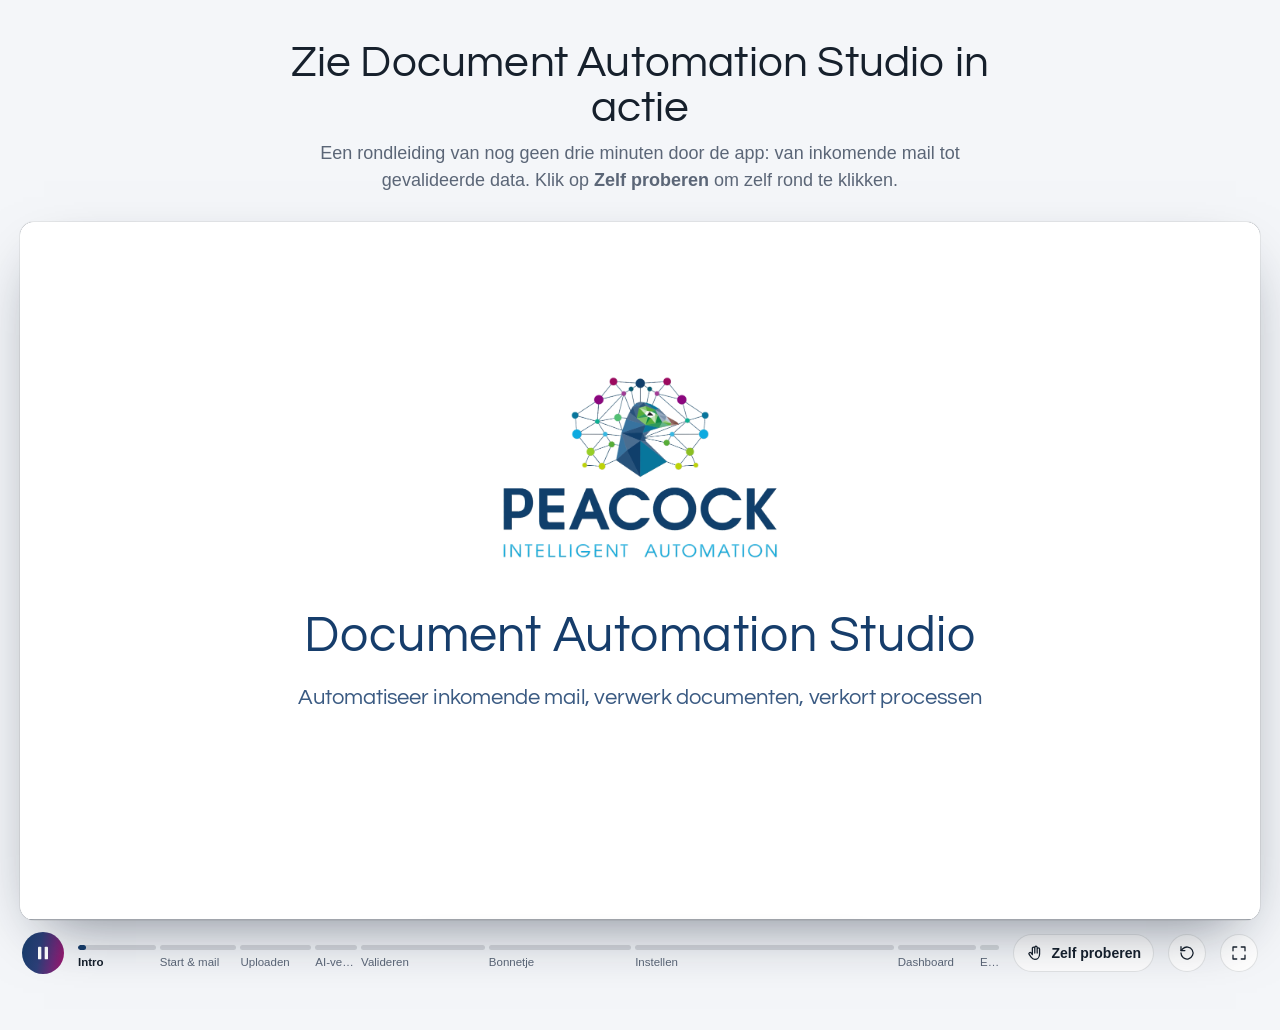
==== product-demo/index.html @ 1c4cb1d1 "Add interactive product demo for Document Automation Studio A code-built replica of the Document Und" ====
<!doctype html>
<html lang="nl">
<head>
  <meta charset="utf-8">
  <meta name="viewport" content="width=device-width, initial-scale=1">
  <title>Document Automation Studio · Demo</title>
  <meta name="description" content="Bekijk hoe Document Automation Studio inkomende mail en documenten automatisch verwerkt, of klik zelf door de app.">
  <link rel="preconnect" href="https://fonts.googleapis.com">
  <link rel="preconnect" href="https://fonts.gstatic.com" crossorigin>
  <link rel="stylesheet" href="https://fonts.googleapis.com/css2?family=Questrial&display=swap">
  <link rel="stylesheet" href="demo.css">
  <style>
    :root {
      --page-bg: #f4f6f9;
      --page-ink: #16202c;
      --page-muted: #5b6677;
      color-scheme: light;
    }
    @media (prefers-color-scheme: dark) {
      :root:not([data-theme="light"]) { --page-bg: #0b111a; --page-ink: #e8edf4; --page-muted: #9aa6b8; color-scheme: dark; }
    }
    :root[data-theme="dark"] { --page-bg: #0b111a; --page-ink: #e8edf4; --page-muted: #9aa6b8; color-scheme: dark; }

    html, body { margin: 0; }
    body {
      background: var(--page-bg);
      color: var(--page-ink);
      font-family: "Segoe UI", -apple-system, BlinkMacSystemFont, Roboto, "Helvetica Neue", Arial, sans-serif;
    }
    .wrap { max-width: 1240px; margin: 0 auto; padding: 40px 16px 56px; }
    .intro { text-align: center; margin: 0 auto 28px; max-width: 720px; }
    .intro h1 { margin: 0; font-family: "Questrial", "Century Gothic", sans-serif; font-weight: 400; font-size: clamp(28px, 4vw, 44px); letter-spacing: .2px; }
    .intro p { margin: 10px 0 0; color: var(--page-muted); font-size: clamp(15px, 1.6vw, 18px); line-height: 1.5; }

    /* ingesloten in een iframe: alleen de speler, transparante achtergrond */
    html.is-embed, html.is-embed[data-theme] { color-scheme: normal; }
    html.is-embed body { background: transparent; }
    html.is-embed .wrap { max-width: none; padding: 0 0 4px; }
    html.is-embed .intro { display: none; }
  </style>
  <script>
    (function () {
      var q = new URLSearchParams(location.search);
      if (q.get('embed') === '1') document.documentElement.classList.add('is-embed');
      if (q.get('theme') === 'dark' || q.get('theme') === 'light') document.documentElement.setAttribute('data-theme', q.get('theme'));
    })();
  </script>
</head>
<body>
  <div class="wrap">
    <header class="intro">
      <h1>Zie Document Automation Studio in actie</h1>
      <p>Een rondleiding van nog geen drie minuten door de app: van inkomende mail tot gevalideerde data. Klik op <strong>Zelf proberen</strong> om zelf rond te klikken.</p>
    </header>

    <div data-acs-demo data-url-params></div>
  </div>

  <script src="demo.js"></script>
</body>
</html>
---- product-demo/demo.css ----
/* =====================================================================
   Document Automation Studio – interactieve productdemo
   Alles is gescoped onder .acs zodat het veilig in elke site past.
   ===================================================================== */

.acs {
  --acs-ink: #16202c;
  --acs-muted: #5b6677;
  --acs-track: rgba(22, 32, 44, .14);
  --acs-surface: #ffffff;
  --acs-border: rgba(22, 32, 44, .12);
  --acs-navy: #163d6b;
  --acs-magenta: #a3136c;
  --acs-grad: linear-gradient(100deg, #163d6b 0%, #2c3f78 42%, #6a2a78 72%, #a3136c 100%);
  --acs-radius: 14px;
  position: relative;
  width: 100%;
  color: var(--acs-ink);
  font-family: "Segoe UI", -apple-system, BlinkMacSystemFont, Roboto, "Helvetica Neue", Arial, sans-serif;
  -webkit-font-smoothing: antialiased;
  box-sizing: border-box;
}
.acs *, .acs *::before, .acs *::after { box-sizing: border-box; }

@media (prefers-color-scheme: dark) {
  .acs:not([data-theme="light"]) {
    --acs-ink: #e8edf4;
    --acs-muted: #9aa6b8;
    --acs-track: rgba(232, 237, 244, .16);
    --acs-surface: #151b26;
    --acs-border: rgba(232, 237, 244, .14);
  }
}
.acs[data-theme="dark"] {
  --acs-ink: #e8edf4;
  --acs-muted: #9aa6b8;
  --acs-track: rgba(232, 237, 244, .16);
  --acs-surface: #151b26;
  --acs-border: rgba(232, 237, 244, .14);
}

/* Bescherming tegen stijlen van de website waarin de demo staat */
.acs :where(h1, h2, h3, h4, h5, h6, p) { font-family: inherit; font-weight: inherit; font-size: inherit; line-height: inherit; letter-spacing: normal; text-transform: none; color: inherit; margin: 0; }
.acs :where(button, input, textarea) { font: inherit; letter-spacing: normal; text-transform: none; }
.acs :where(img) { max-width: none; height: auto; }
.acs :where(table) { border-collapse: collapse; }

/* ---------- speler ---------- */
.acs .acs-screen { position: relative; }
.acs .acs-viewport {
  position: relative;
  width: 100%;
  aspect-ratio: 16 / 9;
  overflow: hidden;
  border-radius: var(--acs-radius);
  background: #0e1a2b;
  box-shadow: 0 24px 60px -24px rgba(10, 20, 40, .55), 0 0 0 1px rgba(0, 0, 0, .06);
  isolation: isolate;
}
.acs .acs-stage {
  position: absolute;
  left: 0; top: 0;
  width: 1440px; height: 810px;
  transform-origin: 0 0;
  overflow: hidden;
  background: #f3f4f6;
  font-size: 13px;
  line-height: 1.4;
  color: #1f2328;
  user-select: none;
  -webkit-user-select: none;
}
.acs.is-try .acs-stage { user-select: text; -webkit-user-select: text; }

/* klik-schild tijdens de rondleiding: voorkomt dat bezoekers per ongeluk de app bedienen */
.acs .acs-shield { position: absolute; inset: 0; z-index: 90; cursor: pointer; }
.acs.is-try .acs-shield, .acs.is-ended .acs-shield { display: none; }

/* ---------- ondertiteling ---------- */
.acs .acs-capclip {
  position: absolute; left: 0; right: 0; bottom: 0; height: 60%;
  overflow: hidden; pointer-events: none; z-index: 5;
  border-radius: 0 0 var(--acs-radius) var(--acs-radius);
}
.acs.is-narrow .acs-capclip { position: static; height: auto; overflow: visible; border-radius: 0; }
.acs .acs-caption {
  position: absolute;
  left: 50%; bottom: 0;
  width: min(80%, 1120px);
  transform: translate(-50%, 102%);
  padding: .8em 1.6em .95em;
  border-radius: 18px 18px 0 0;
  background:
    radial-gradient(120% 140% at 0% 0%, rgba(0, 0, 0, .55) 0%, rgba(0, 0, 0, 0) 38%),
    var(--acs-grad);
  color: #fff;
  font-family: "Questrial", "Century Gothic", "Segoe UI", sans-serif;
  font-size: var(--acs-cap-size, 22px);
  line-height: 1.28;
  text-align: center;
  text-shadow: 0 1px 2px rgba(0, 0, 0, .35);
  z-index: 5;
  transition: transform .45s cubic-bezier(.2, .8, .2, 1);
  pointer-events: none;
}
.acs .acs-caption.is-on { transform: translate(-50%, 0); }
.acs .acs-caption-text { display: block; transition: opacity .25s ease; }
.acs .acs-caption-text.is-swap { opacity: 0; }
.acs.is-try .acs-caption { transform: translate(-50%, 102%); }

.acs.is-narrow .acs-caption {
  position: static;
  width: 100%;
  transform: none;
  margin-top: 8px;
  border-radius: 12px;
  min-height: 3.9em;
  display: flex; align-items: center; justify-content: center;
  opacity: .35;
  transition: opacity .3s ease;
}
.acs.is-narrow .acs-caption.is-on { opacity: 1; }
.acs.is-narrow.is-try .acs-caption { display: none; }

/* pauze-indicator */
.acs .acs-bigplay {
  position: absolute; left: 50%; top: 50%;
  width: 84px; height: 84px; margin: -42px 0 0 -42px;
  border-radius: 50%; border: 0;
  background: rgba(14, 26, 43, .72);
  color: #fff; display: grid; place-items: center;
  z-index: 6; cursor: pointer;
  opacity: 0; transform: scale(.85); pointer-events: none;
  transition: opacity .2s ease, transform .2s ease;
  backdrop-filter: blur(4px);
}
.acs .acs-bigplay svg { width: 34px; height: 34px; margin-left: 4px; }
.acs.is-paused:not(.is-try):not(.is-ended) .acs-bigplay { opacity: 1; transform: scale(1); pointer-events: auto; }
.acs.is-idle .acs-bigplay { top: 80%; background: linear-gradient(100deg, #163d6b, #a3136c); }

/* banner in "zelf proberen"-modus */
.acs .acs-tryhint {
  position: absolute; left: 50%; bottom: 12px; z-index: 7;
  transform: translate(-50%, 160%);
  display: flex; align-items: center; gap: 10px;
  padding: 7px 8px 7px 14px;
  border-radius: 999px;
  background: rgba(14, 26, 43, .9);
  color: #fff; font-size: 13px; white-space: nowrap;
  box-shadow: 0 8px 24px rgba(0, 0, 0, .25);
  transition: transform .35s cubic-bezier(.2, .8, .2, 1);
}
.acs .acs-tryhint button {
  border: 0; border-radius: 999px; padding: 5px 12px;
  background: #fff; color: #16202c; font: inherit; font-weight: 600; cursor: pointer;
}
.acs.is-try .acs-tryhint { transform: translate(-50%, 0); }
.acs.is-narrow .acs-tryhint { font-size: 11px; bottom: 6px; }
.acs.is-narrow .acs-tryhint > span { display: none; }

/* ---------- bedieningsbalk ---------- */
.acs .acs-controls {
  display: flex; align-items: center; gap: 14px;
  padding: 12px 2px 0;
}
.acs .acs-btn {
  appearance: none; border: 1px solid var(--acs-border);
  background: var(--acs-surface); color: var(--acs-ink);
  height: 38px; min-width: 38px; padding: 0 12px;
  border-radius: 999px; font: inherit; font-size: 14px; font-weight: 600;
  display: inline-flex; align-items: center; justify-content: center; gap: 8px;
  cursor: pointer; white-space: nowrap;
  transition: transform .15s ease, background .15s ease, border-color .15s ease;
}
.acs .acs-btn:hover { border-color: var(--acs-muted); }
.acs .acs-btn:active { transform: scale(.96); }
.acs .acs-btn:focus-visible, .acs .acs-ch:focus-visible { outline: 2px solid #3b82c4; outline-offset: 2px; }
.acs .acs-btn svg { width: 18px; height: 18px; flex: none; }
.acs .acs-btn.is-icon { padding: 0; width: 38px; }
.acs .acs-btn.is-play { background: var(--acs-grad); color: #fff; border: 0; width: 42px; height: 42px; }
.acs .acs-btn.is-play svg { width: 20px; height: 20px; }
.acs .acs-btn.is-active { background: var(--acs-ink); color: var(--acs-surface); border-color: var(--acs-ink); }

.acs .acs-chapters { flex: 1; display: flex; gap: 4px; min-width: 0; }
.acs .acs-ch {
  appearance: none; border: 0; background: none; padding: 8px 0 0; margin: 0;
  flex: var(--w, 1) 1 0; min-width: 0; cursor: pointer; text-align: left;
  color: var(--acs-muted); font: inherit; font-size: 11.5px;
}
.acs .acs-ch-bar { display: block; height: 5px; border-radius: 3px; background: var(--acs-track); overflow: hidden; }
.acs .acs-ch-fill { display: block; height: 100%; width: 0; background: var(--acs-grad); background-size: 400px 100%; border-radius: 3px; }
.acs .acs-ch-label { display: block; margin-top: 6px; white-space: nowrap; overflow: hidden; text-overflow: ellipsis; }
.acs .acs-ch.is-current { color: var(--acs-ink); font-weight: 600; }
.acs .acs-ch:hover { color: var(--acs-ink); }
.acs .acs-now { display: none; font-size: 12px; color: var(--acs-muted); }

.acs.is-compact .acs-ch-label { display: none; }
.acs.is-compact .acs-ch { padding: 14px 0 12px; }
.acs.is-compact .acs-btn .acs-lbl { display: none; }
.acs.is-compact .acs-btn.is-try-btn { padding: 0; width: 38px; }
.acs.is-compact .acs-controls { gap: 8px; flex-wrap: wrap; }
.acs.is-compact .acs-now { display: block; width: 100%; order: 5; margin-top: -4px; }

.acs:fullscreen, .acs:-webkit-full-screen {
  background: #0b111a; color-scheme: dark;
  --acs-ink: #e8edf4; --acs-muted: #9aa6b8; --acs-track: rgba(232, 237, 244, .16);
  --acs-surface: #151b26; --acs-border: rgba(232, 237, 244, .14);
  display: flex; flex-direction: column; justify-content: center; padding: 16px 24px;
}
.acs:fullscreen .acs-screen, .acs:-webkit-full-screen .acs-screen { margin: 0 auto; }

@media (prefers-reduced-motion: reduce) {
  .acs .acs-caption, .acs .acs-caption-text, .acs .acs-tryhint, .acs .acs-bigplay { transition: none; }
}

/* =====================================================================
   Scènes: intro, procesdiagram, outro
   ===================================================================== */
.acs .acs-scene { position: absolute; inset: 0; opacity: 0; visibility: hidden; }
.acs .acs-scene.is-shown { visibility: visible; }

.acs .acs-intro { background: #fff; display: grid; place-items: center; }
.acs .acs-intro-logo { position: absolute; left: 50%; top: 50%; width: 420px; transform: translate(-50%, -50%); }
.acs .acs-intro-title {
  position: absolute; left: 0; right: 0; top: 440px; text-align: center; opacity: 0;
  font-family: "Questrial", "Century Gothic", "Segoe UI", sans-serif; color: #163d6b;
}
.acs .acs-intro-title h2 { margin: 0; font-size: 58px; font-weight: 400; letter-spacing: .5px; }
.acs .acs-intro-title p { margin: 14px 0 0; font-size: 25px; color: #3a5a82; }

.acs .acs-diagram { background: radial-gradient(120% 90% at 50% 40%, #eef4f7 0%, #e3edf2 100%); }
.acs .acs-diagram svg { position: absolute; inset: 0; width: 100%; height: 100%; overflow: visible; }
.acs .acs-diagram .dg-icon, .acs .acs-diagram .dg-step, .acs .acs-diagram .dg-hub, .acs .acs-diagram .dg-out { opacity: 0; }
.acs .acs-diagram .dg-line { fill: none; stroke-width: 2.2; stroke-linecap: round; }
.acs .acs-diagram text { font-family: "Questrial", "Century Gothic", "Segoe UI", sans-serif; }
.acs .acs-diagram .dg-step {
  position: absolute; transform: translate(-50%, -50%);
  min-width: 190px; max-width: 280px; padding: 12px 34px 12px 24px;
  background: #fff; border-radius: 10px; box-shadow: 0 10px 26px rgba(29, 63, 115, .14);
  font-family: "Questrial", "Century Gothic", "Segoe UI", sans-serif; font-size: 18px; line-height: 1.25;
  color: #163d6b; text-align: center;
}
.acs .acs-diagram .dg-step b {
  position: absolute; right: -22px; top: -20px; width: 44px; height: 44px; border-radius: 50%;
  background: #fff; box-shadow: 0 6px 16px rgba(29, 63, 115, .22);
  display: grid; place-items: center; font-size: 22px; font-weight: 700; color: #163d6b;
}
.acs .acs-diagram .dg-step.is-last {
  background: linear-gradient(100deg, #a3136c 0%, #7a3a8e 50%, #5b8fd0 100%);
  color: #fff; font-weight: 700; max-width: 320px; padding: 14px 36px 14px 24px;
}
.acs .acs-diagram .dg-step.is-last b { top: auto; bottom: -22px; }
.acs .acs-diagram .dg-box {
  position: absolute; left: 1130px; top: 420px; transform: translateY(-50%); width: 270px;
  padding: 26px 24px; background: #fff; border-radius: 26px; box-shadow: 0 16px 36px rgba(29, 63, 115, .16);
  font-family: "Questrial", "Century Gothic", "Segoe UI", sans-serif; font-size: 24px; line-height: 1.3; color: #163d6b; text-align: center;
}
.acs .acs-diagram-title {
  position: absolute; left: 0; right: 0; top: 34px; text-align: center; opacity: 0;
  font-family: "Questrial", "Century Gothic", "Segoe UI", sans-serif; color: #163d6b; font-size: 30px;
}

.acs .acs-outro {
  z-index: 95;
  background:
    radial-gradient(90% 120% at 0% 0%, rgba(0, 0, 0, .45) 0%, rgba(0, 0, 0, 0) 45%),
    linear-gradient(115deg, #10284a 0%, #1d4f82 38%, #5b2f7a 70%, #a3136c 100%);
  color: #fff; text-align: center;
  display: flex; flex-direction: column; align-items: center; justify-content: center;
  font-family: "Questrial", "Century Gothic", "Segoe UI", sans-serif;
}
.acs .acs-outro img { width: 190px; filter: drop-shadow(0 10px 30px rgba(0, 0, 0, .35)); }
.acs .acs-outro h2 { margin: 18px 0 0; font-size: 60px; font-weight: 400; }
.acs .acs-outro p { margin: 12px 0 0; font-size: 25px; opacity: .88; }
.acs .acs-outro-actions { display: flex; gap: 16px; margin-top: 44px; }
.acs .acs-outro-actions a, .acs .acs-outro-actions button {
  font-family: "Segoe UI", -apple-system, sans-serif; font-size: 20px; font-weight: 600;
  padding: 16px 30px; border-radius: 999px; cursor: pointer; text-decoration: none;
  border: 2px solid rgba(255, 255, 255, .85); background: transparent; color: #fff;
  transition: transform .15s ease, background .15s ease;
}
.acs .acs-outro-actions .is-primary { background: #fff; color: #163d6b; border-color: #fff; }
.acs .acs-outro-actions a:hover, .acs .acs-outro-actions button:hover { transform: translateY(-2px); }

/* =====================================================================
   Nep-browser + Power Apps
   ===================================================================== */
.acs .acs-stage .ic { width: 16px; height: 16px; flex: none; vertical-align: -3px; }
.acs .acs-window { position: absolute; inset: 0; display: flex; flex-direction: column; background: #fff; opacity: 0; visibility: hidden; }
.acs .acs-window.is-shown { visibility: visible; }

.acs .bw-chrome {
  height: 38px; flex: none; display: flex; align-items: center; gap: 14px;
  padding: 0 14px; background: #eef1f5; border-bottom: 1px solid #dde2e8; color: #5d6875;
}
.acs .bw-dots { display: flex; gap: 7px; }
.acs .bw-dots i { width: 11px; height: 11px; border-radius: 50%; background: #d4d9e0; display: block; }
.acs .bw-dots i:nth-child(1) { background: #f26b62; } .acs .bw-dots i:nth-child(2) { background: #f5c04f; } .acs .bw-dots i:nth-child(3) { background: #5ec26a; }
.acs .bw-nav { display: flex; gap: 12px; }
.acs .bw-nav .ic { width: 16px; height: 16px; }
.acs .bw-url {
  flex: 1; height: 26px; border-radius: 13px; background: #fff; border: 1px solid #dfe3e8;
  display: flex; align-items: center; gap: 8px; padding: 0 12px; font-size: 12.5px; color: #3c4652;
  white-space: nowrap; overflow: hidden;
}
.acs .bw-url .ic { width: 13px; height: 13px; color: #6b7684; }
.acs .bw-url b { font-weight: 400; color: #8a94a1; }

.acs .pa-bar {
  height: 40px; flex: none; display: flex; align-items: center; gap: 16px;
  padding: 0 14px 0 12px; background: #742774; color: #fff;
}
.acs .pa-bar .ic { width: 18px; height: 18px; }
.acs .pa-title { font-size: 14px; font-weight: 600; display: flex; align-items: center; gap: 8px; }
.acs .pa-title span { opacity: .75; font-weight: 400; }
.acs .pa-right { margin-left: auto; display: flex; align-items: center; gap: 18px; }
.acs .pa-share {
  height: 26px; padding: 0 10px; border-radius: 3px; background: #fff; color: #1f2328;
  display: flex; align-items: center; gap: 6px; font-size: 12.5px; font-weight: 600;
}
.acs .pa-share .ic { width: 14px; height: 14px; }
.acs .pa-avatar {
  width: 28px; height: 28px; border-radius: 50%; border: 1.5px solid rgba(255, 255, 255, .8);
  display: grid; place-items: center; font-size: 11px; font-weight: 600;
}

.acs .app { flex: 1; display: flex; min-height: 0; position: relative; }
.acs .sb {
  width: 208px; flex: none; position: relative; display: flex; flex-direction: column;
  color: #fff; padding: 16px 10px 12px;
  background:
    radial-gradient(140% 60% at 100% 100%, rgba(170, 20, 110, .95) 0%, rgba(170, 20, 110, 0) 70%),
    radial-gradient(120% 50% at 0% 55%, rgba(40, 110, 170, .55) 0%, rgba(40, 110, 170, 0) 70%),
    linear-gradient(180deg, #0c1a2c 0%, #12304f 32%, #1d4a78 58%, #3a3a7a 80%, #8b1b6f 100%);
}
.acs .sb-logo { display: flex; align-items: center; gap: 8px; padding: 2px 6px 18px; }
.acs .sb-logo img { width: 44px; height: auto; }
.acs .sb-logo strong { display: block; font-size: 19px; letter-spacing: .6px; font-weight: 600; line-height: 1; font-family: "Questrial", "Century Gothic", "Segoe UI", sans-serif; }
.acs .sb-logo small { display: block; font-size: 6.6px; letter-spacing: 1.1px; opacity: .85; margin-top: 3px; }
.acs .sb-nav { display: flex; flex-direction: column; gap: 2px; }
.acs .sb-item {
  display: flex; align-items: center; gap: 10px; height: 32px; padding: 0 10px;
  border-radius: 4px; font-size: 13px; color: rgba(255, 255, 255, .92); cursor: pointer;
}
.acs .sb-item .ic { width: 15px; height: 15px; opacity: .8; }
.acs .sb-item:hover { background: rgba(255, 255, 255, .08); }
.acs .sb-item.is-active { background: rgba(255, 255, 255, .16); font-weight: 600; color: #fff; }
.acs .sb-sep { height: 1px; background: rgba(255, 255, 255, .16); margin: 10px 8px; }
.acs .sb-user {
  margin-top: auto; display: flex; gap: 10px; align-items: flex-start;
  padding: 12px 8px 0; border-top: 1px solid rgba(255, 255, 255, .16); font-size: 12px;
}
.acs .sb-user .ic { width: 24px; height: 24px; flex: none; opacity: .9; }
.acs .sb-user strong { display: block; font-size: 12.5px; }
.acs .sb-user span { display: block; opacity: .8; font-size: 11px; }

.acs .main { flex: 1; min-width: 0; overflow: hidden auto; background: #e9ebef; position: relative; scrollbar-width: thin; }
.acs .main::-webkit-scrollbar { width: 8px; }
.acs .main::-webkit-scrollbar-thumb { background: #b9bfc8; border-radius: 4px; }
.acs .pg { padding: 20px 26px 40px; min-height: 100%; }
.acs .pg-in { animation: acs-pg-in .35s ease both; }
@keyframes acs-pg-in { from { opacity: 0; transform: translateY(6px); } to { opacity: 1; transform: none; } }
.acs .pg-head { display: flex; align-items: flex-start; justify-content: space-between; gap: 16px; }
.acs .pg-title { margin: 0; font-size: 26px; font-weight: 600; color: #1b1f24; letter-spacing: -.2px; }
.acs .pg-sub { margin: 4px 0 0; color: #5d6670; font-size: 13px; }
.acs .sec { margin: 20px 0 8px; font-size: 14px; font-weight: 600; color: #252a31; }
.acs .row { display: flex; align-items: center; gap: 10px; }
.acs .mt { margin-top: 16px; }
.acs .muted { color: #6b7380; }

.acs .btn {
  height: 32px; padding: 0 14px; border-radius: 3px; border: 1px solid #c9ced6; background: #fff;
  color: #1f2328; font: inherit; font-size: 13px; font-weight: 600;
  display: inline-flex; align-items: center; gap: 8px; cursor: pointer; white-space: nowrap;
  transition: background .12s ease, transform .1s ease, box-shadow .12s ease;
}
.acs .btn .ic { width: 15px; height: 15px; }
.acs .btn:hover { background: #f5f6f8; }
.acs .btn-primary { background: #0f6a9a; border-color: #0f6a9a; color: #fff; }
.acs .btn-primary:hover { background: #0c5b85; }
.acs .btn.is-disabled, .acs .btn[disabled] { background: #f0f1f3; border-color: #e3e5e8; color: #a3a9b2; cursor: default; }
.acs .btn.is-pressed { transform: scale(.97); }

.acs .card { background: #fff; border-radius: 4px; box-shadow: 0 1px 2px rgba(0, 0, 0, .08), 0 0 0 1px rgba(0, 0, 0, .03); }
.acs .card-pad { padding: 16px 18px; }
.acs .card-head { display: flex; align-items: center; justify-content: space-between; padding: 16px 18px 6px; font-weight: 600; font-size: 14px; }
.acs .link { display: inline-flex; align-items: center; gap: 6px; color: #1f2328; font-weight: 600; font-size: 13px; cursor: pointer; }
.acs .link .ic { width: 16px; height: 16px; }

.acs .stats4, .acs .stats5 { display: grid; gap: 14px; }
.acs .stats4 { grid-template-columns: repeat(4, 1fr); }
.acs .stats5 { grid-template-columns: repeat(5, 1fr); }
.acs .stat { background: #fff; border-radius: 4px; padding: 14px 16px 14px; box-shadow: 0 1px 2px rgba(0, 0, 0, .08); transition: box-shadow .15s ease, transform .15s ease; }
.acs .stat b { display: block; font-size: 22px; font-weight: 700; color: #1b1f24; line-height: 1.1; }
.acs .stat span { display: block; margin-top: 6px; font-size: 12px; color: #4b535e; }
.acs .stat.is-blue b { color: #0f6a9a; }
.acs .stat.is-hover { box-shadow: 0 4px 14px rgba(0, 0, 0, .12); transform: translateY(-1px); }

.acs .tbl { width: 100%; border-collapse: collapse; font-size: 13px; }
.acs .tbl th { text-align: left; font-weight: 600; color: #1f2328; padding: 10px 8px; border-bottom: 1px solid #e3e5e8; white-space: nowrap; }
.acs .tbl td { padding: 10px 8px; border-bottom: 1px solid #eceef1; color: #2c323a; white-space: nowrap; }
.acs .tbl tr.is-click { cursor: pointer; }
.acs .tbl tr.is-click:hover td, .acs .tbl tr.is-hover td { background: #f5f7fa; }
.acs .tbl tr.is-new td { animation: acs-row-in .6s ease both; }
@keyframes acs-row-in { from { background: #e3f1fb; opacity: 0; transform: translateY(-6px); } 60% { background: #e3f1fb; opacity: 1; } to { background: transparent; } }
.acs .tbl .num { text-align: right; }
.acs .tbl-plain td { background: transparent; }
.acs .tbl .file { display: inline-flex; gap: 8px; align-items: center; }
.acs .tbl .file .ic { width: 14px; height: 14px; color: #6b7380; }
.acs .tbl .acts { display: flex; gap: 14px; color: #5b6470; }
.acs .tbl .acts .ic { width: 16px; height: 16px; cursor: pointer; }
.acs .tbl-wrap { padding: 0 10px 8px; }

.acs .badge {
  display: inline-flex; align-items: center; gap: 5px; height: 20px; padding: 0 6px; border-radius: 3px;
  font-size: 11.5px; font-weight: 600; border: 1px solid transparent; white-space: nowrap;
}
.acs .b-yellow { background: #fff6d5; color: #7a5b00; border-color: #f1e2a6; }
.acs .b-green { background: #e8f6ec; color: #107c41; border-color: #bfe3cb; }
.acs .b-orange { background: #fff1e3; color: #a2530a; border-color: #f5cfa6; }
.acs .b-red { background: #fdecec; color: #b3261e; border-color: #f3c2bf; }
.acs .b-grey { background: #f2f3f5; color: #5b6470; border-color: #e1e4e8; }
.acs .b-blue { background: #e7f1fa; color: #0f5f8c; border-color: #bcd8ee; }
.acs .badge.is-pop { animation: acs-pop .4s cubic-bezier(.2, 1.6, .4, 1) both; }
@keyframes acs-pop { from { transform: scale(.4); opacity: 0; } to { transform: scale(1); opacity: 1; } }

.acs .spin { width: 12px; height: 12px; border-radius: 50%; border: 2px solid currentColor; border-right-color: transparent; animation: acs-spin .8s linear infinite; display: inline-block; flex: none; }
@keyframes acs-spin { to { transform: rotate(360deg); } }
.acs.is-paused:not(.is-try) .spin, .acs.is-paused:not(.is-try) .skel { animation-play-state: paused; }

/* formulier */
.acs .form { max-width: 480px; }
.acs .fld { margin-bottom: 16px; }
.acs .fld > label, .acs .lbl { display: block; font-size: 13px; color: #2b3139; margin-bottom: 6px; }
.acs .req { color: #c4314b; }
.acs .inp {
  width: 100%; height: 32px; padding: 0 10px; border: 1px solid #d0d4da; border-bottom-color: #8a9099;
  border-radius: 3px; background: #fff; font: inherit; font-size: 13px; color: #1f2328; outline: none;
}
.acs textarea.inp { height: auto; padding: 8px 10px; resize: none; line-height: 1.45; }
.acs .inp:focus, .acs .inp.is-focus { border-bottom: 2px solid #0f6a9a; }
.acs .inp[disabled], .acs .is-disabled .inp { background: #f4f5f7; color: #a0a6ae; border-color: #e3e5e8; }
.acs .help { margin: 6px 0 0; font-size: 11.5px; color: #555d68; line-height: 1.4; }
.acs .h3 { font-size: 15px; font-weight: 600; margin: 22px 0 4px; }

.acs .dd { position: relative; }
.acs .dd-btn {
  width: 100%; height: 32px; padding: 0 10px; border: 1px solid #d0d4da; border-bottom-color: #8a9099; border-radius: 3px;
  background: #fff; display: flex; align-items: center; justify-content: space-between; gap: 8px;
  font: inherit; font-size: 13px; color: #1f2328; cursor: pointer; text-align: left;
}
.acs .dd-btn .ph { color: #6b7380; }
.acs .dd-btn .ic { width: 14px; height: 14px; color: #5b6470; flex: none; }
.acs .dd.open .dd-btn { border-bottom: 2px solid #0f6a9a; }
.acs .dd.is-disabled .dd-btn { background: #f4f5f7; color: #a0a6ae; border-color: #e3e5e8; cursor: default; }
.acs .dd-list {
  position: absolute; left: 0; right: 0; top: calc(100% + 2px); z-index: 30;
  background: #fff; border-radius: 4px; padding: 4px;
  box-shadow: 0 8px 24px rgba(0, 0, 0, .16), 0 0 0 1px rgba(0, 0, 0, .06);
  display: none; max-height: 280px; overflow: auto;
}
.acs .dd.open .dd-list { display: block; animation: acs-dd .16s ease both; }
@keyframes acs-dd { from { opacity: 0; transform: translateY(-4px); } }
.acs .dd-opt { display: flex; align-items: center; gap: 8px; padding: 7px 10px 7px 28px; border-radius: 3px; cursor: pointer; position: relative; }
.acs .dd-opt:hover, .acs .dd-opt.is-hover { background: #f1f3f6; }
.acs .dd-opt.is-sel::before { content: ""; position: absolute; left: 10px; top: 50%; width: 9px; height: 5px; border-left: 1.6px solid #1f2328; border-bottom: 1.6px solid #1f2328; transform: translateY(-70%) rotate(-45deg); }

.acs .tgl { display: inline-flex; align-items: center; gap: 12px; cursor: pointer; font-size: 13px; }
.acs .tgl i { width: 40px; height: 20px; border-radius: 10px; border: 1px solid #8a9099; position: relative; background: #fff; transition: background .2s ease, border-color .2s ease; flex: none; }
.acs .tgl i::after { content: ""; position: absolute; left: 3px; top: 3px; width: 12px; height: 12px; border-radius: 50%; background: #5b6470; transition: transform .2s ease, background .2s ease; }
.acs .tgl.is-on i { background: #0f6a9a; border-color: #0f6a9a; }
.acs .tgl.is-on i::after { background: #fff; transform: translateX(20px); }

.acs .tabs { display: flex; gap: 22px; border-bottom: 0; margin: 18px 0 20px; padding-left: 4px; }
.acs .tab { padding: 6px 2px 8px; font-size: 13.5px; color: #4a525d; cursor: pointer; position: relative; }
.acs .tab:hover { color: #1f2328; }
.acs .tab.is-active { color: #1f2328; font-weight: 600; }
.acs .tab.is-active::after { content: ""; position: absolute; left: 0; right: 0; bottom: 0; height: 3px; border-radius: 2px; background: #0f6a9a; }

/* upload */
.acs .upl-col { width: 520px; display: flex; flex-direction: column; gap: 18px; margin-top: 12px; }
.acs .drop {
  margin-top: 14px; border: 1.5px dashed #b5bcc6; border-radius: 4px; padding: 26px 20px 20px; text-align: center;
  color: #2b3139; cursor: pointer; transition: background .15s ease, border-color .15s ease, transform .15s ease;
}
.acs .drop .ic { width: 22px; height: 22px; color: #5b6470; }
.acs .drop strong { display: block; font-size: 13px; margin: 8px 0 8px; }
.acs .drop small { color: #6b7380; font-size: 11.5px; }
.acs .drop.is-over { background: #eaf4fb; border-color: #0f6a9a; transform: scale(1.01); }
.acs .drop.has-file { padding: 14px 16px; text-align: left; }
.acs .chip-file { display: flex; align-items: center; gap: 12px; }
.acs .chip-file .pdf { width: 34px; height: 40px; border-radius: 3px; background: #c4314b; color: #fff; font-size: 10px; font-weight: 700; display: grid; place-items: end center; padding-bottom: 5px; position: relative; flex: none; }
.acs .chip-file .pdf.jpg { background: #2f7d57; }
.acs .chip-file .pdf::before { content: ""; position: absolute; right: 0; top: 0; border-style: solid; border-width: 0 10px 10px 0; border-color: transparent #fff transparent transparent; opacity: .6; }
.acs .chip-file strong { display: block; margin: 0; font-size: 13px; }
.acs .chip-file small { display: block; }
.acs .prog { height: 4px; border-radius: 2px; background: #e3e7ec; margin-top: 10px; overflow: hidden; }
.acs .prog i { display: block; height: 100%; width: 0; background: #0f6a9a; }
.acs .upl-btn { width: 100%; justify-content: center; margin-top: 14px; }
.acs .recent { list-style: none; margin: 0; padding: 0 18px 8px; }
.acs .recent li { display: flex; align-items: center; justify-content: space-between; padding: 11px 0; border-bottom: 1px solid #eceef1; }
.acs .recent li .file { display: flex; gap: 8px; align-items: center; }
.acs .recent li .ic { width: 14px; height: 14px; color: #6b7380; }

.acs .samples { position: absolute; z-index: 40; width: 330px; background: #fff; border-radius: 6px; padding: 8px; box-shadow: 0 16px 40px rgba(0, 0, 0, .22), 0 0 0 1px rgba(0, 0, 0, .06); }
.acs .samples h4 { margin: 4px 8px 8px; font-size: 12.5px; color: #4b535e; font-weight: 600; }
.acs .samples button { width: 100%; display: flex; gap: 10px; align-items: center; padding: 8px; border: 0; background: none; border-radius: 4px; font: inherit; cursor: pointer; text-align: left; }
.acs .samples button:hover { background: #f1f3f6; }
.acs .samples .pdf { width: 26px; height: 32px; font-size: 8px; }
.acs .samples strong, .acs .samples small { display: block; }
.acs .samples strong { font-size: 13px; }

/* validatiescherm */
.acs .crumb { font-size: 12.5px; margin: -4px 0 10px; color: #1f2328; }
.acs .crumb a { color: #0f6a9a; cursor: pointer; }
.acs .vd { background: #fff; border-radius: 4px; box-shadow: 0 1px 2px rgba(0, 0, 0, .08); }
.acs .vd-head { display: flex; align-items: center; gap: 16px; padding: 14px 16px 10px; }
.acs .vd-head h2 { margin: 0; font-size: 21px; font-weight: 500; flex: 1; min-width: 0; overflow: hidden; text-overflow: ellipsis; white-space: nowrap; }
.acs .vd-stat { border-radius: 3px; background: #fff; box-shadow: 0 0 0 1px #e6e8eb, 0 1px 3px rgba(0, 0, 0, .06); padding: 8px 12px; min-width: 88px; }
.acs .vd-stat b { display: block; font-size: 18px; line-height: 1.1; }
.acs .vd-stat span { font-size: 11px; color: #4b535e; }
.acs .vd-actions { display: flex; gap: 8px; margin-left: 24px; }
.acs .vd-body { display: grid; grid-template-columns: minmax(0, 1.55fr) minmax(0, 1fr); gap: 0; padding: 0 16px 16px; }
.acs .viewer { border-right: 3px solid #eef0f3; padding-right: 14px; min-width: 0; }
.acs .vtool { display: flex; align-items: center; justify-content: center; gap: 16px; padding: 10px 0; color: #3c4450; font-size: 12px; border-bottom: 1px solid #eceef1; }
.acs .vtool .ic { width: 15px; height: 15px; }
.acs .vtool .off { opacity: .35; }
.acs .paper-wrap { padding: 12px 10px 14px; background: #f6f7f9; position: relative; overflow: hidden; }
.acs .photo { display: block; width: 100%; border-radius: 2px; }
.acs .kop { padding: 0 0 0 14px; min-width: 0; }
.acs .kop h3 { margin: 10px 0 10px; font-size: 15px; font-weight: 500; }
.acs .kf { border: 1px solid #eceef1; border-radius: 3px; padding: 7px 10px 9px; margin-bottom: 7px; background: #fbfbfc; transition: background .3s ease, box-shadow .3s ease; }
.acs .kf-top { display: flex; justify-content: space-between; align-items: center; margin-bottom: 5px; font-size: 12px; font-weight: 600; color: #2b3139; }
.acs .kf .inp { height: 28px; font-size: 12.5px; }
.acs .kf.is-hot { background: #eef6fc; box-shadow: 0 0 0 2px rgba(15, 106, 154, .25); }
.acs .kf.is-low .inp { border-color: #f0b27a; border-bottom-color: #d9822b; background: #fffaf3; }
.acs .kf.is-fixed .inp { border-bottom-color: #107c41; }
.acs .kf.is-skel .inp, .acs .kf.is-skel .badge { visibility: hidden; }
.acs .kf.is-skel { position: relative; }
.acs .kf.is-skel::after { content: ""; position: absolute; left: 10px; right: 10px; bottom: 11px; height: 14px; border-radius: 3px; background: linear-gradient(90deg, #eceef1 0%, #f7f8fa 50%, #eceef1 100%); background-size: 200% 100%; animation: acs-shimmer 1.1s linear infinite; }
.acs .kf.is-in { animation: acs-kf-in .35s ease both; }
@keyframes acs-kf-in { from { opacity: .2; transform: translateX(6px); } to { opacity: 1; transform: none; } }
@keyframes acs-shimmer { from { background-position: 200% 0; } to { background-position: -200% 0; } }
.acs .loading { display: flex; align-items: center; justify-content: center; gap: 8px; color: #0f6a9a; padding: 18px; font-size: 12.5px; }
.acs .tg { margin: 0 16px 16px; border-top: 1px solid #eceef1; padding-top: 14px; }
.acs .tg-head { display: flex; justify-content: space-between; align-items: center; }
.acs .tg-head h3 { margin: 0; font-size: 15px; font-weight: 500; }
.acs .tg-head .link { font-weight: 400; font-size: 12px; color: #3c4450; }
.acs .tg h4 { margin: 16px 0 8px; font-size: 14px; font-weight: 500; }
.acs .grid-tbl { width: 100%; border-collapse: separate; border-spacing: 8px 5px; margin: 0 -8px; }
.acs .grid-tbl th { text-align: left; font-size: 12.5px; font-weight: 600; padding: 0 2px 2px; }
.acs .grid-tbl td { padding: 0; }
.acs .grid-tbl .inp { height: 27px; font-size: 12.5px; }
.acs .grid-tbl tr.is-in td { animation: acs-kf-in .35s ease both; }
.acs .grid-tbl .inp.is-edited { border-bottom-color: #107c41; background: #f3fbf6; }

/* documenten op papier */
.acs .paper {
  background: #fff; margin: 0 auto; width: 100%; max-width: 640px; min-height: 820px;
  box-shadow: 0 1px 3px rgba(0, 0, 0, .12); padding: 44px 48px; color: #111; font-family: Arial, "Helvetica Neue", sans-serif; font-size: 11.5px;
}
.acs .inv-top { display: flex; justify-content: space-between; align-items: flex-start; }
.acs .inv-brand { display: flex; align-items: center; gap: 10px; }
.acs .inv-brand svg { width: 42px; height: 42px; }
.acs .inv-brand strong { display: block; font-size: 19px; letter-spacing: 1.2px; color: #2d6a2f; }
.acs .inv-brand small { display: block; font-size: 9.5px; color: #5d6b5e; letter-spacing: .5px; }
.acs .inv-addr { text-align: right; font-size: 10.5px; color: #333; line-height: 1.5; }
.acs .inv-title { margin: 30px 0 18px; font-size: 22px; letter-spacing: 3px; font-weight: 700; }
.acs .inv-meta { display: grid; grid-template-columns: 1fr 1fr; gap: 20px; margin-bottom: 22px; line-height: 1.6; }
.acs .inv-meta dl { margin: 0; display: grid; grid-template-columns: 110px 1fr; }
.acs .inv-meta dt { color: #555; } .acs .inv-meta dd { margin: 0; font-weight: 600; }
.acs .inv-lines { width: 100%; border-collapse: collapse; margin-top: 6px; }
.acs .inv-lines th { text-align: left; border-bottom: 1.5px solid #222; padding: 6px 4px; font-size: 10.5px; }
.acs .inv-lines td { padding: 7px 4px; border-bottom: 1px solid #ddd; }
.acs .inv-lines .r { text-align: right; }
.acs .inv-tot { margin: 16px 0 0 auto; width: 250px; line-height: 1.9; }
.acs .inv-tot div { display: flex; justify-content: space-between; }
.acs .inv-tot .big { border-top: 1.5px solid #222; font-weight: 700; font-size: 13px; margin-top: 4px; padding-top: 4px; }
.acs .inv-foot { margin-top: 44px; font-size: 10px; color: #444; line-height: 1.6; border-top: 1px solid #ddd; padding-top: 10px; }
.acs .st-title { text-align: center; font-weight: 700; font-size: 16px; margin: 6px 0 34px; }
.acs .st-grid { display: grid; grid-template-columns: 1fr 1fr; gap: 20px; line-height: 1.5; margin-bottom: 28px; }
.acs .st-letter p { margin: 0 0 12px; line-height: 1.5; }

/* toasts */
.acs .toasts { position: absolute; right: 18px; top: 88px; z-index: 80; display: flex; flex-direction: column; gap: 10px; pointer-events: none; }
.acs .toast {
  width: 340px; background: #fff; border-radius: 6px; padding: 12px 14px; display: flex; gap: 12px; align-items: flex-start;
  box-shadow: 0 12px 30px rgba(0, 0, 0, .18), 0 0 0 1px rgba(0, 0, 0, .05); border-left: 4px solid #107c41;
  animation: acs-toast .4s cubic-bezier(.2, .9, .3, 1.2) both;
}
.acs .toast.is-info { border-left-color: #0f6a9a; }
.acs .toast.is-out { animation: acs-toast-out .3s ease both; }
.acs .toast .ic { width: 20px; height: 20px; color: #107c41; flex: none; margin-top: 1px; }
.acs .toast.is-info .ic { color: #0f6a9a; }
.acs .toast strong { display: block; font-size: 13px; }
.acs .toast span { display: block; font-size: 12px; color: #4b535e; margin-top: 2px; }
@keyframes acs-toast { from { opacity: 0; transform: translateX(30px); } }
@keyframes acs-toast-out { to { opacity: 0; transform: translateX(30px); } }

/* modal */
.acs .modal-bg { position: absolute; inset: 0; background: rgba(40, 44, 52, .45); z-index: 60; display: flex; justify-content: center; align-items: flex-start; padding-top: 22px; animation: acs-fade .2s ease both; }
@keyframes acs-fade { from { opacity: 0; } }
.acs .modal { width: 600px; max-height: calc(100% - 44px); background: #fff; border-radius: 6px; box-shadow: 0 20px 60px rgba(0, 0, 0, .3); display: flex; flex-direction: column; animation: acs-modal .25s cubic-bezier(.2, .9, .3, 1) both; }
@keyframes acs-modal { from { opacity: 0; transform: translateY(12px) scale(.98); } }
.acs .modal-head { display: flex; justify-content: space-between; align-items: center; padding: 20px 24px 6px; }
.acs .modal-head h3 { margin: 0; font-size: 19px; font-weight: 600; }
.acs .modal-body { padding: 8px 24px 8px; overflow: auto; }
.acs .modal-foot { display: flex; justify-content: flex-end; align-items: center; gap: 8px; padding: 12px 24px 18px; border-top: 1px solid #eceef1; }
.acs .modal-foot small { margin-right: auto; color: #6b7380; font-size: 11px; }
.acs .modal .fld { margin-bottom: 12px; }
.acs .modal .help { font-size: 11px; }
.acs .prompt-ta { height: 220px; font-family: "Segoe UI", sans-serif; }

/* dashboard */
.acs .chart { display: flex; align-items: flex-end; justify-content: space-around; height: 170px; padding: 10px 18px 0; }
.acs .bar-col { display: flex; flex-direction: column; align-items: center; gap: 8px; width: 60px; position: relative; }
.acs .bar { width: 46px; background: #0f6a9a; border-radius: 1px; height: 0; min-height: 2px; transition: height .9s cubic-bezier(.2, .8, .2, 1); position: relative; }
.acs .bar-col small { font-size: 12px; color: #3c4450; padding-bottom: 12px; }
.acs .bar-tip { position: absolute; bottom: calc(100% + 6px); left: 50%; transform: translateX(-50%); background: #1f2328; color: #fff; font-size: 11.5px; padding: 3px 7px; border-radius: 3px; white-space: nowrap; opacity: 0; transition: opacity .15s ease; pointer-events: none; }
.acs .bar-col:hover .bar-tip, .acs .bar-col.is-hover .bar-tip { opacity: 1; }
.acs .empty { padding: 34px 18px; text-align: center; color: #5b6470; }
.acs .empty .ic { width: 28px; height: 28px; color: #8a929d; }
.acs .cat { display: inline-flex; align-items: center; gap: 6px; }
.acs .dot { width: 8px; height: 8px; border-radius: 50%; display: inline-block; }

/* nep-cursor en sleepbestand */
.acs .acs-cursor {
  position: absolute; left: 0; top: 0; z-index: 100; pointer-events: none;
  width: 30px; height: 30px; margin: -3px 0 0 -5px;
  opacity: 0; transition: opacity .3s ease;
  filter: drop-shadow(0 2px 3px rgba(0, 0, 0, .35));
}
.acs .acs-cursor.is-on { opacity: 1; }
.acs .acs-cursor svg { position: absolute; left: 0; top: 0; width: 30px; height: 30px; transition: transform .12s ease; }
.acs .acs-cursor .cur-hand { display: none; }
.acs .acs-cursor.is-hand .cur-arrow { display: none; }
.acs .acs-cursor.is-hand .cur-hand { display: block; }
.acs .acs-cursor.is-down svg { transform: scale(.86); }
.acs.is-try .acs-cursor { display: none; }
.acs .acs-ripple {
  position: absolute; z-index: 99; width: 44px; height: 44px; margin: -22px 0 0 -22px; border-radius: 50%;
  border: 3px solid rgba(15, 106, 154, .75); background: rgba(15, 106, 154, .12); pointer-events: none;
  animation: acs-ripple .55s ease-out both;
}
@keyframes acs-ripple { from { transform: scale(.2); opacity: 1; } to { transform: scale(1.35); opacity: 0; } }
.acs .acs-dragfile {
  position: absolute; left: 0; top: 0; z-index: 98; pointer-events: none; opacity: 0;
  background: #fff; border-radius: 6px; padding: 8px 12px 8px 8px; box-shadow: 0 14px 30px rgba(0, 0, 0, .25);
  display: flex; align-items: center; gap: 10px; font-size: 12.5px; font-weight: 600; transform: rotate(-3deg);
}
.acs .acs-dragfile .pdf { width: 26px; height: 32px; border-radius: 3px; background: #c4314b; color: #fff; font-size: 8px; font-weight: 700; display: grid; place-items: end center; padding-bottom: 4px; }
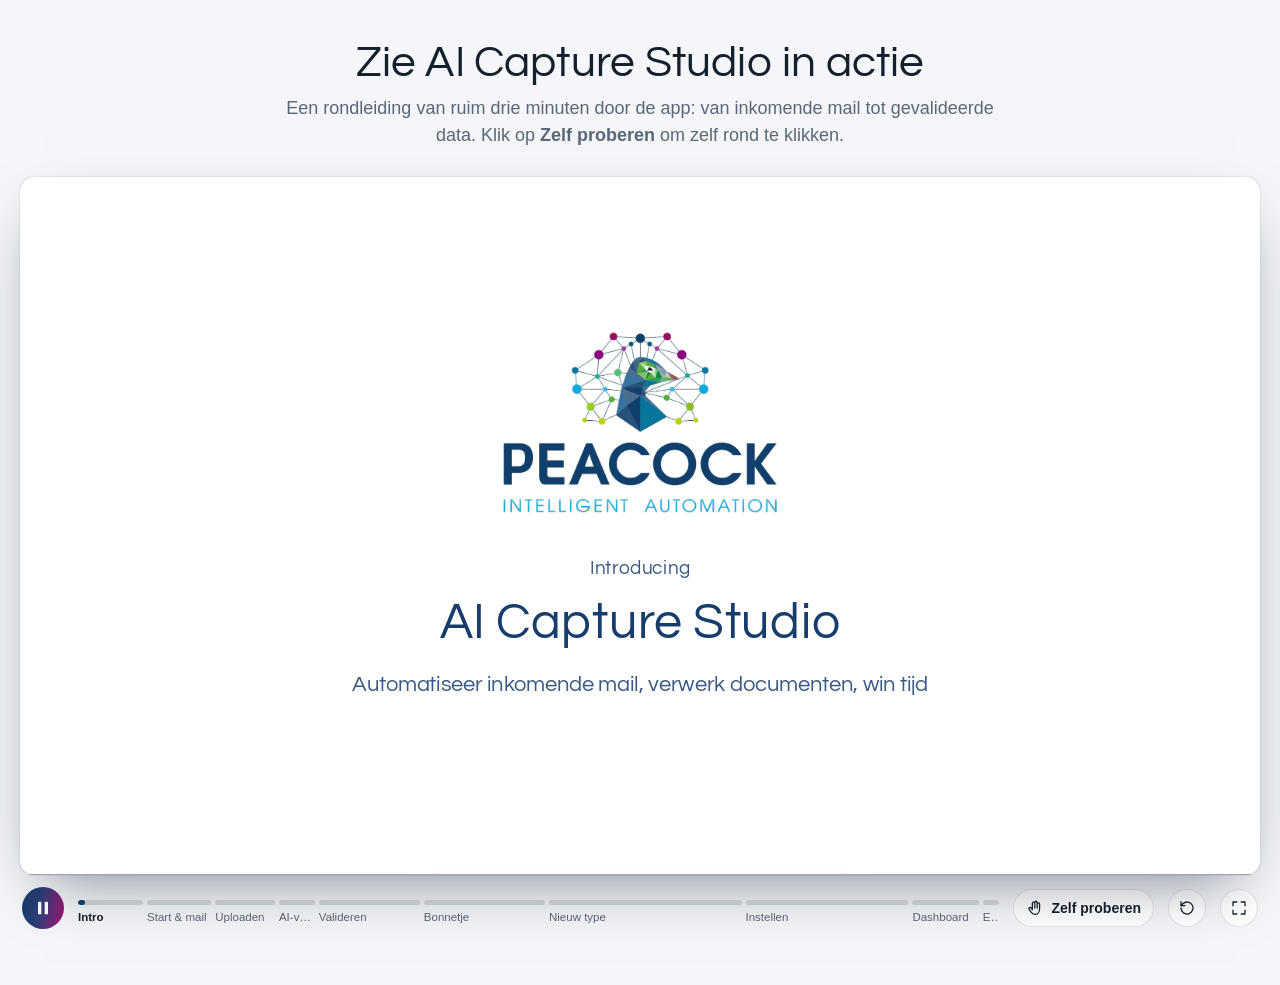
==== commit 3988d0e8: "Expand product demo: AI Capture Studio, AI suggestions and richer try mode - Rename to AI Capture St" ====
--- a/product-demo/index.html
+++ b/product-demo/index.html
@@ -3,8 +3,8 @@
 <head>
   <meta charset="utf-8">
   <meta name="viewport" content="width=device-width, initial-scale=1">
-  <title>Document Automation Studio · Demo</title>
-  <meta name="description" content="Bekijk hoe Document Automation Studio inkomende mail en documenten automatisch verwerkt, of klik zelf door de app.">
+  <title>AI Capture Studio · Demo</title>
+  <meta name="description" content="Bekijk hoe AI Capture Studio inkomende mail en documenten automatisch verwerkt, of klik zelf door de app.">
   <link rel="preconnect" href="https://fonts.googleapis.com">
   <link rel="preconnect" href="https://fonts.gstatic.com" crossorigin>
   <link rel="stylesheet" href="https://fonts.googleapis.com/css2?family=Questrial&display=swap">
@@ -49,8 +49,8 @@
 <body>
   <div class="wrap">
     <header class="intro">
-      <h1>Zie Document Automation Studio in actie</h1>
-      <p>Een rondleiding van nog geen drie minuten door de app: van inkomende mail tot gevalideerde data. Klik op <strong>Zelf proberen</strong> om zelf rond te klikken.</p>
+      <h1>Zie AI Capture Studio in actie</h1>
+      <p>Een rondleiding van ruim drie minuten door de app: van inkomende mail tot gevalideerde data. Klik op <strong>Zelf proberen</strong> om zelf rond te klikken.</p>
     </header>
 
     <div data-acs-demo data-url-params></div>
--- a/product-demo/demo.css
+++ b/product-demo/demo.css
@@ -1,5 +1,5 @@
 /* =====================================================================
-   Document Automation Studio – interactieve productdemo
+   AI Capture Studio – interactieve productdemo
    Alles is gescoped onder .acs zodat het veilig in elke site past.
    ===================================================================== */
 
@@ -357,7 +357,7 @@
 .acs .main { flex: 1; min-width: 0; overflow: hidden auto; background: #e9ebef; position: relative; scrollbar-width: thin; }
 .acs .main::-webkit-scrollbar { width: 8px; }
 .acs .main::-webkit-scrollbar-thumb { background: #b9bfc8; border-radius: 4px; }
-.acs .pg { padding: 20px 26px 40px; min-height: 100%; }
+.acs .pg { padding: 20px 26px 150px; min-height: 100%; }
 .acs .pg-in { animation: acs-pg-in .35s ease both; }
 @keyframes acs-pg-in { from { opacity: 0; transform: translateY(6px); } to { opacity: 1; transform: none; } }
 .acs .pg-head { display: flex; align-items: flex-start; justify-content: space-between; gap: 16px; }
@@ -649,3 +649,124 @@
   display: flex; align-items: center; gap: 10px; font-size: 12.5px; font-weight: 600; transform: rotate(-3deg);
 }
 .acs .acs-dragfile .pdf { width: 26px; height: 32px; border-radius: 3px; background: #c4314b; color: #fff; font-size: 8px; font-weight: 700; display: grid; place-items: end center; padding-bottom: 4px; }
+
+/* =====================================================================
+   Uitbreiding: AI-suggesties, validatieregels, teams, filters, kosten
+   ===================================================================== */
+.acs .acs-intro-eyebrow { display: block; font-size: 22px; color: #3a5a82; letter-spacing: .5px; margin-bottom: 6px; }
+.acs .acs-diagram-title { font-weight: 700; color: #1d3f73; }
+
+.acs .flt { display: flex; align-items: center; gap: 10px; margin: 14px 0 14px; flex-wrap: wrap; }
+.acs .flt .dd { width: 220px; }
+.acs .srch { position: relative; width: 220px; display: block; }
+.acs .srch .ic { position: absolute; left: 9px; top: 8px; color: #6b7380; }
+.acs .srch .inp { padding-left: 30px; }
+.acs .stp { display: block; margin-top: 3px; font-size: 11px; color: #6b7380; }
+.acs .tbl tr.is-sel td { background: #eef6fc; font-weight: 600; }
+.acs .mono { font-family: ui-monospace, "Cascadia Mono", Consolas, monospace; font-size: 12px; }
+.acs .tbl td.mono { max-width: 260px; overflow: hidden; text-overflow: ellipsis; }
+
+.acs .kf-tags { display: flex; align-items: center; gap: 5px; }
+.acs .src { display: inline-flex; align-items: center; gap: 3px; height: 20px; padding: 0 6px; border-radius: 3px; border: 1px solid #e1e4e8; background: #fff; color: #5b6470; font-size: 11px; font-weight: 600; }
+.acs .src .ic { width: 11px; height: 11px; }
+.acs .src.is-edit { color: #8a5a00; border-color: #f1e2a6; background: #fff9e6; }
+.acs .kf.is-vio { box-shadow: 0 0 0 2px rgba(179, 38, 30, .35); background: #fff6f5; }
+.acs .vio { margin: 0 16px 12px; display: flex; gap: 10px; padding: 10px 14px; border-radius: 4px; background: #fff8e6; border: 1px solid #f1d38a; color: #5c4200; font-size: 12.5px; animation: acs-fade .25s ease both; }
+.acs .vio.is-force { background: #fdecec; border-color: #f3c2bf; color: #7a1c16; }
+.acs .vio .ic { width: 18px; height: 18px; flex: none; margin-top: 1px; }
+.acs .vio ul { margin: 4px 0 0; padding-left: 16px; }
+.acs .kop .tg { margin: 14px 0 0; }
+.acs .tg.is-compact .grid-tbl { border-spacing: 4px 4px; margin: 0 -4px; }
+.acs .tg.is-compact .grid-tbl .inp { height: 25px; font-size: 11.5px; padding: 0 6px; }
+
+.acs .sug-card { width: 560px; }
+.acs .spin.big { width: 20px; height: 20px; border-width: 2.5px; color: #0f6a9a; }
+.acs .sug-grid { display: grid; grid-template-columns: minmax(0, 1fr) minmax(0, 1.1fr); gap: 18px; align-items: start; }
+.acs .sug-h { margin: 0 0 8px; font-size: 14px; font-weight: 600; }
+.acs .viewer-card { background: #f6f7f9; padding: 10px; border-radius: 4px; box-shadow: 0 1px 2px rgba(0, 0, 0, .08); }
+.acs .viewer-card .paper { min-height: 0; }
+.acs .sug-box { padding: 6px 8px; }
+.acs .sug-tbl { width: 100%; border-collapse: separate; border-spacing: 6px 4px; }
+.acs .sug-tbl th { text-align: left; font-size: 12px; font-weight: 600; padding: 2px 2px 0; }
+.acs .sug-tbl td { padding: 0; vertical-align: middle; }
+.acs .sug-tbl td:first-child, .acs .sug-tbl th:first-child { width: 20px; }
+.acs .sug-tbl .inp { height: 28px; font-size: 12px; padding: 0 8px; }
+.acs .sug-tbl tr.is-on .inp { border-color: #9cc3dd; background: #f7fbfe; }
+.acs .sel { padding: 0 6px; cursor: pointer; }
+.acs .cb { width: 16px; height: 16px; border-radius: 3px; border: 1.5px solid #8a9099; background: #fff; display: inline-grid; place-items: center; cursor: pointer; transition: background .15s ease, border-color .15s ease; }
+.acs .cb .ic { width: 12px; height: 12px; color: #fff; opacity: 0; stroke-width: 2.4; }
+.acs .cb.is-on { background: #0f6a9a; border-color: #0f6a9a; }
+.acs .cb.is-on .ic { opacity: 1; }
+.acs .tgl.sm i { width: 32px; height: 16px; }
+.acs .tgl.sm i::after { width: 10px; height: 10px; left: 2px; top: 2px; }
+.acs .tgl.sm.is-on i::after { transform: translateX(16px); }
+
+.acs .infobar { display: flex; align-items: center; gap: 8px; margin: 22px 0 10px; padding: 9px 12px; background: #fff; border-radius: 4px; box-shadow: 0 1px 2px rgba(0, 0, 0, .08); font-size: 12.5px; max-width: 560px; }
+.acs .infobar .ic { width: 16px; height: 16px; color: #3c4450; }
+.acs .m-err { display: flex; align-items: center; gap: 6px; color: #b3261e; font-size: 12.5px; margin: 4px 0 0; }
+.acs .m-err .ic { width: 15px; height: 15px; }
+.acs .expr-ta { height: 86px; }
+.acs .card.empty p { max-width: 460px; margin: 10px auto 14px; line-height: 1.5; }
+.acs .inp.is-err { border-bottom-color: #b3261e; }
+
+.acs .chart.is-dense { justify-content: space-between; gap: 3px; padding: 10px 14px 0; }
+.acs .chart.is-dense .bar-col { width: auto; flex: 1 1 0; min-width: 0; }
+.acs .chart.is-dense .bar { width: 70%; max-width: 26px; }
+.acs .chart.is-dense small { font-size: 10px; white-space: nowrap; }
+.acs .toast.is-warn { border-left-color: #d9822b; }
+.acs .toast.is-warn .ic { color: #d9822b; }
+
+/* contract */
+.acs .paper.ct { font-size: 11.5px; line-height: 1.55; }
+.acs .ct-title { text-align: center; font-weight: 700; font-size: 17px; letter-spacing: 1.5px; }
+.acs .ct-nr { text-align: center; color: #666; margin: 4px 0 22px; }
+.acs .paper.ct h5 { margin: 16px 0 4px; font-size: 12px; }
+.acs .paper.ct p { margin: 0 0 8px; }
+.acs .paper.ct ol { padding-left: 18px; margin: 0 0 8px; }
+.acs .ct-sign { display: grid; grid-template-columns: 1fr 1fr; gap: 30px; margin-top: 28px; }
+.acs .ct-sign svg { display: block; width: 130px; height: 36px; margin-top: 8px; border-bottom: 1px solid #999; }
+
+/* TechSupply-factuur */
+.acs .paper.ts { padding: 0 0 30px; }
+.acs .ts-head { background: #13294b; color: #fff; display: flex; justify-content: space-between; align-items: center; padding: 26px 36px; }
+.acs .ts-head strong { display: block; font-size: 17px; }
+.acs .ts-head small { display: block; opacity: .7; font-size: 10px; margin-top: 4px; }
+.acs .ts-head b { color: #f28c38; font-size: 26px; letter-spacing: 1px; }
+.acs .ts-cols { display: grid; grid-template-columns: repeat(3, 1fr); gap: 14px; padding: 26px 36px 10px; }
+.acs .ts-cols > div { background: #f5f6f8; border-top: 3px solid #f28c38; padding: 12px 14px; font-size: 10.5px; line-height: 1.6; }
+.acs .ts-cols h5 { margin: 0 0 6px; font-size: 9.5px; letter-spacing: 1.2px; color: #444; }
+.acs .ts-lines { width: calc(100% - 72px); margin: 14px 36px 0; border-collapse: collapse; }
+.acs .ts-lines th { background: #13294b; color: #fff; font-size: 10px; text-align: left; padding: 8px 10px; }
+.acs .ts-lines td { padding: 9px 10px; font-size: 11px; }
+.acs .ts-lines tr.alt td { background: #fdf1e7; }
+.acs .ts-lines .r { text-align: right; }
+.acs .ts-tot { margin: 18px 36px 0 auto; width: 260px; border: 1.5px solid #222; }
+.acs .ts-tot div { display: flex; justify-content: space-between; padding: 6px 12px; font-size: 11.5px; }
+.acs .ts-tot .big { background: #f28c38; color: #fff; font-weight: 700; font-size: 13px; }
+.acs .ts-note { margin: 22px 36px 0; background: #f5f6f8; padding: 12px 14px; font-size: 10.5px; }
+
+/* opdrachtenlijst onder de speler */
+.acs .acs-tasks { display: none; margin-top: 14px; border: 1px solid var(--acs-border); border-radius: 14px; background: var(--acs-surface); padding: 14px 16px 12px; color: var(--acs-ink); }
+.acs.is-try .acs-tasks { display: block; animation: acs-fade .3s ease both; }
+.acs .acs-tasks-head { display: flex; justify-content: space-between; align-items: baseline; gap: 12px; }
+.acs .acs-tasks-head strong { font-size: 15px; }
+.acs .acs-tasks-count { font-size: 12.5px; color: var(--acs-muted); }
+.acs .acs-task-list { list-style: none; margin: 10px 0 0; padding: 0; display: grid; grid-template-columns: 1fr 1fr; gap: 2px 22px; }
+.acs .acs-task-list li { display: flex; align-items: center; gap: 10px; min-height: 36px; font-size: 13.5px; }
+.acs .acs-task-check { width: 22px; height: 22px; border-radius: 50%; border: 1.5px solid var(--acs-border); display: grid; place-items: center; font-size: 11px; font-weight: 700; color: var(--acs-muted); flex: none; }
+.acs .acs-task-check .ic { width: 13px; height: 13px; stroke-width: 2.4; }
+.acs .acs-task-list li.is-done .acs-task-check { background: #107c41; border-color: #107c41; color: #fff; }
+.acs .acs-task-list li.is-done .acs-task-t { color: var(--acs-muted); text-decoration: line-through; }
+.acs .acs-task-list li.is-just .acs-task-check { animation: acs-pop .45s cubic-bezier(.2, 1.6, .4, 1) both; }
+.acs .acs-task-list button { margin-left: auto; border: 1px solid var(--acs-border); background: none; color: var(--acs-ink); border-radius: 999px; padding: 3px 11px; font: inherit; font-size: 12px; cursor: pointer; white-space: nowrap; }
+.acs .acs-task-list button:hover { border-color: var(--acs-muted); }
+.acs .acs-tasks-done { display: flex; align-items: center; gap: 10px; flex-wrap: wrap; margin-top: 10px; padding-top: 10px; border-top: 1px solid var(--acs-border); font-size: 13.5px; }
+.acs .acs-tasks-done:empty { display: none; }
+.acs .acs-tasks-done .ic { width: 20px; height: 20px; color: #107c41; }
+.acs .acs-tasks-done a { margin-left: auto; padding: 7px 16px; border-radius: 999px; background: var(--acs-grad); color: #fff; font-weight: 600; text-decoration: none; }
+.acs.is-compact .acs-task-list { grid-template-columns: 1fr; }
+.acs .ts-lines td.r { white-space: nowrap; }
+.acs:not(.is-try) .modal { max-height: calc(100% - 118px); }
+
+.acs .acs-tasks-tip { display: none; margin: 6px 0 0; font-size: 12.5px; color: var(--acs-muted); }
+.acs.is-narrow .acs-tasks-tip { display: block; }
